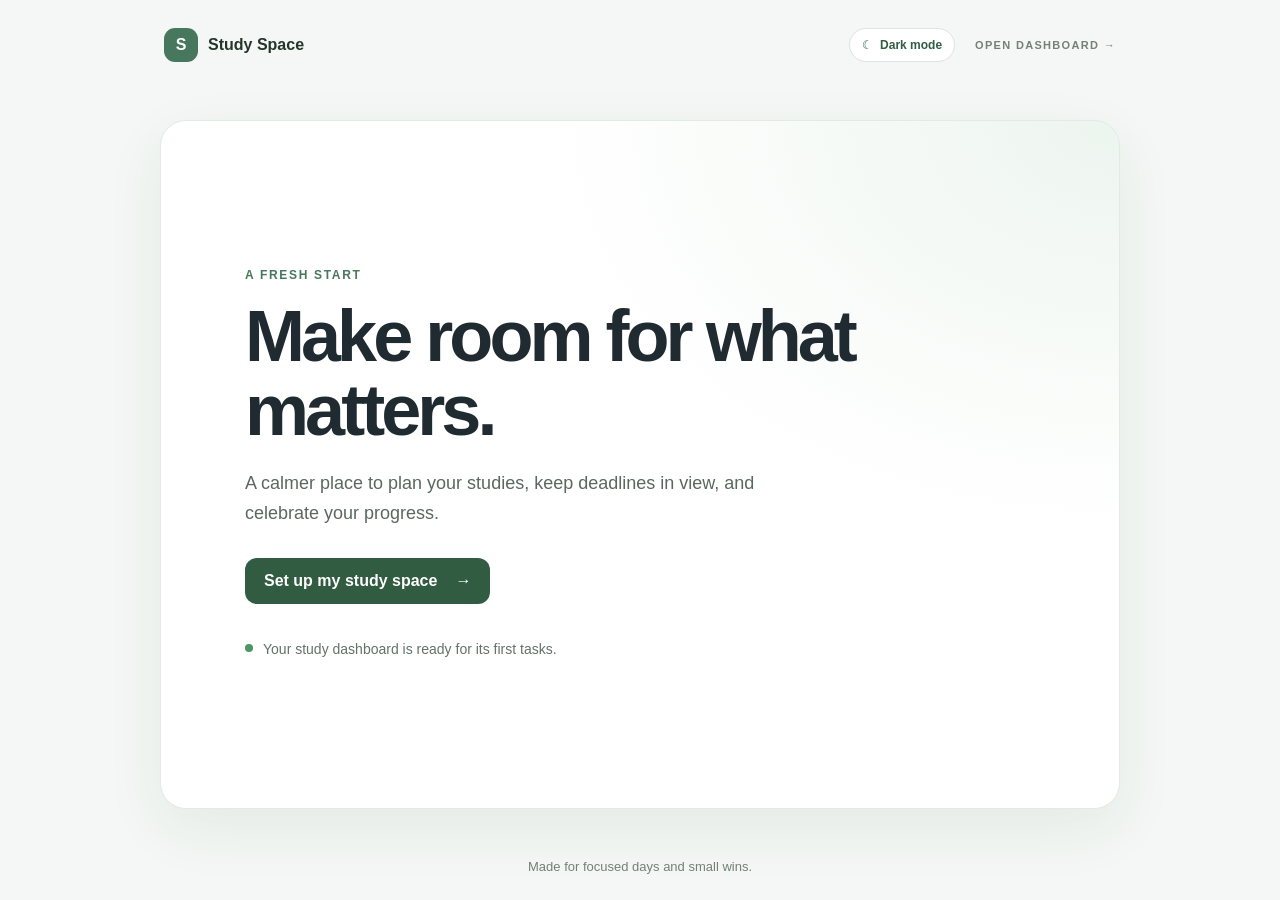
==== index.html @ 2c90780e "Build Student Productivity Dashboard website" ====
<!doctype html>
<html lang="en">
  <head>
    <meta charset="utf-8">
    <meta name="viewport" content="width=device-width, initial-scale=1">
    <meta name="description" content="A calm, simple home for your study plans and goals.">
    <title>Study Space — Student Productivity Dashboard</title>
    <link rel="stylesheet" href="style.css">
    <script src="theme.js" defer></script>
  </head>
  <body>
    <main class="page">
      <header class="topbar">
        <a class="brand" href="#home" aria-label="Study Space home">
          <span class="brand-mark" aria-hidden="true">S</span>
          <span>Study Space</span>
        </a>
        <div class="topbar-actions">
          <button class="theme-toggle" type="button" data-theme-toggle aria-pressed="false"><span aria-hidden="true">☾</span><span data-theme-label>Dark mode</span></button>
          <a class="today-label nav-link" href="dashboard.html">OPEN DASHBOARD <span aria-hidden="true">→</span></a>
        </div>
      </header>

      <section class="welcome-card" id="home" aria-labelledby="page-title">
        <p class="eyebrow">A FRESH START</p>
        <h1 id="page-title">Make room for what matters.</h1>
        <p class="intro">A calmer place to plan your studies, keep deadlines in view, and celebrate your progress.</p>
        <a class="button" href="dashboard.html">Set up my study space <span aria-hidden="true">→</span></a>
        <div class="note" id="coming-soon">
          <span class="status-dot" aria-hidden="true"></span>
          <span>Your study dashboard is ready for its first tasks.</span>
        </div>
      </section>

      <footer>Made for focused days and small wins.</footer>
    </main>
  </body>
</html>
---- style.css ----
:root {
  font-family: -apple-system, BlinkMacSystemFont, "Segoe UI", sans-serif;
  color: #202a31;
  background: #f4f7f5;
  font-synthesis: none;
  text-rendering: optimizeLegibility;
  -webkit-font-smoothing: antialiased;
}

* { box-sizing: border-box; }

html { min-width: 320px; scroll-behavior: smooth; }
body { margin: 0; min-height: 100vh; }

.page {
  width: min(960px, calc(100% - 40px));
  min-height: 100vh;
  margin: 0 auto;
  display: flex;
  flex-direction: column;
}

.topbar {
  display: flex;
  align-items: center;
  justify-content: space-between;
  padding: 28px 4px;
}

.topbar-actions { display: flex; align-items: center; gap: 20px; }
.theme-toggle { display: inline-flex; align-items: center; gap: 7px; padding: 9px 12px; border: 1px solid #dce5de; border-radius: 999px; background: #fff; color: #315c42; cursor: pointer; font: inherit; font-size: 12px; font-weight: 650; white-space: nowrap; }
.theme-toggle:hover { background: #edf5ef; }
.theme-toggle:focus-visible { outline: 3px solid #8bb89a; outline-offset: 3px; }

.brand { display: inline-flex; align-items: center; gap: 10px; color: #26352c; font-weight: 700; text-decoration: none; }
.brand-mark { display: grid; width: 34px; height: 34px; place-items: center; border-radius: 11px; background: #47785d; color: white; }
.today-label { color: #758078; font-size: 11px; font-weight: 700; letter-spacing: .12em; }
.nav-link { text-decoration: none; transition: color .2s; }
.nav-link:hover { color: #315c42; }

.welcome-card {
  flex: 1;
  display: flex;
  flex-direction: column;
  align-items: flex-start;
  justify-content: center;
  margin: 30px 0;
  padding: clamp(32px, 8vw, 84px);
  border: 1px solid #e3eae5;
  border-radius: 26px;
  background: radial-gradient(ellipse at 100% 0%, #edf5ef 0, transparent 42%), #fff;
  box-shadow: 0 20px 60px rgba(31, 64, 47, .07);
}

.eyebrow { margin: 0 0 18px; color: #47785d; font-size: 12px; font-weight: 700; letter-spacing: .14em; }
h1 { max-width: 650px; margin: 0; font-size: clamp(40px, 8vw, 72px); line-height: 1.02; letter-spacing: -.055em; }
.intro { max-width: 540px; margin: 22px 0 30px; color: #5b6861; font-size: 18px; line-height: 1.65; }
.button { display: inline-flex; align-items: center; gap: 18px; padding: 14px 19px; border-radius: 12px; background: #315c42; color: #fff; font-weight: 650; text-decoration: none; transition: background .2s, transform .2s; }
.button:hover { background: #244a33; transform: translateY(-1px); }
.button:focus-visible, .brand:focus-visible { outline: 3px solid #8bb89a; outline-offset: 4px; }
.note { display: flex; align-items: flex-start; gap: 10px; max-width: 520px; margin-top: 34px; color: #647169; font-size: 14px; line-height: 1.6; }
.status-dot { flex: 0 0 8px; width: 8px; height: 8px; margin-top: 6px; border-radius: 50%; background: #4c9564; }
footer { padding: 20px 4px 26px; color: #738078; font-size: 13px; text-align: center; }

.dashboard-page { min-height: 100vh; }
.dashboard-heading { padding: 42px 4px 20px; }
.dashboard-heading .eyebrow { margin-bottom: 12px; }
.dashboard-heading h1 { max-width: 700px; font-size: clamp(36px, 6vw, 58px); }
.dashboard-heading .intro { margin: 14px 0 0; }
.summary-grid { display: grid; grid-template-columns: repeat(3, 1fr); gap: 14px; margin: 18px 0 38px; }
.summary-card { display: flex; flex-direction: column; gap: 7px; padding: 22px; border: 1px solid #e3eae5; border-radius: 16px; background: #fff; }
.summary-number { color: #315c42; font-size: 30px; font-weight: 700; letter-spacing: -.04em; }
.summary-label { color: #647169; font-size: 13px; }
.tasks-section { padding: clamp(22px, 5vw, 38px); border: 1px solid #e3eae5; border-radius: 22px; background: #fff; box-shadow: 0 16px 42px rgba(31, 64, 47, .05); }
.task-editor { margin-bottom: 18px; }
.task-editor .section-heading { margin-bottom: 16px; }
#task-form { display: grid; grid-template-columns: 2fr 1fr 1fr; align-items: end; gap: 14px; }
.field { display: flex; flex-direction: column; gap: 7px; color: #647169; font-size: 12px; font-weight: 650; }
.field input { width: 100%; min-height: 44px; padding: 10px 12px; border: 1px solid #dce5de; border-radius: 10px; background: #fbfcfb; color: #26352c; font: inherit; font-size: 14px; }
.field input:focus { outline: 3px solid #d8eadc; border-color: #6f9d7c; }
.form-actions { display: flex; grid-column: 1 / -1; align-items: center; gap: 12px; }
.form-actions .button { border: 0; cursor: pointer; font: inherit; }
.text-button { padding: 7px 9px; border: 0; border-radius: 7px; background: transparent; color: #47785d; cursor: pointer; font: inherit; font-size: 12px; font-weight: 650; white-space: nowrap; }
.text-button:hover { background: #edf5ef; }
.delete-button { color: #a75a3a; }
.delete-button:hover { background: #fbf0ec; }
.task-actions { display: inline-flex; align-items: center; gap: 2px; }
.task-checkbox { flex: 0 0 18px; width: 18px; height: 18px; accent-color: #47785d; cursor: pointer; }
.empty-message { padding: 20px 0 4px; color: #738078; font-size: 14px; }
.section-heading { display: flex; justify-content: space-between; align-items: flex-end; gap: 12px; margin-bottom: 20px; }
.section-heading .eyebrow { margin-bottom: 8px; }
h2 { margin: 0; font-size: 25px; letter-spacing: -.035em; }
.sample-label { padding: 7px 10px; border-radius: 999px; background: #f1f5f2; color: #647169; font-size: 10px; font-weight: 700; letter-spacing: .1em; }
.task-list { margin: 0; padding: 0; list-style: none; }
.task-item { display: flex; align-items: center; gap: 14px; padding: 18px 0; border-top: 1px solid #edf1ee; }
.task-check { display: grid; flex: 0 0 20px; width: 20px; height: 20px; place-items: center; border: 1.5px solid #b8c8bd; border-radius: 7px; color: white; font-size: 12px; }
.task-check.checked { border-color: #47785d; background: #47785d; }
.task-copy { display: flex; flex: 1; flex-direction: column; gap: 5px; min-width: 0; }
.task-copy strong { color: #26352c; font-size: 14px; font-weight: 650; }
.task-copy span { color: #87928b; font-size: 12px; }
.task-copy.completed strong { color: #87928b; text-decoration: line-through; }
.due-date, .done-label { color: #647169; font-size: 12px; font-weight: 600; white-space: nowrap; }
.due-date.due-soon { color: #a75a3a; }
.done-label { color: #47785d; font-size: 10px; letter-spacing: .08em; }
.learning-note { margin: 17px 0 0; color: #87928b; font-size: 12px; line-height: 1.6; }

@media (max-width: 520px) {
  .page { width: min(100% - 24px, 960px); }
  .topbar { padding: 20px 2px; }
  .today-label { font-size: 9px; }
  .topbar-actions { gap: 8px; }
  .theme-toggle { gap: 5px; padding: 8px; font-size: 11px; }
  .welcome-card { margin: 16px 0; border-radius: 20px; }
  .intro { font-size: 16px; }
  .dashboard-heading { padding-top: 28px; }
  .summary-grid { gap: 8px; margin-bottom: 26px; }
  .summary-card { padding: 15px 12px; }
  .summary-number { font-size: 25px; }
  .summary-label { font-size: 11px; }
  .task-item { gap: 10px; }
  .task-copy strong { font-size: 12px; }
  #task-form { grid-template-columns: 1fr 1fr; }
  #task-form .field:first-child { grid-column: 1 / -1; }
  .task-actions { flex-direction: column; align-items: flex-end; }
  .due-date { font-size: 11px; }
}

:root[data-theme="dark"] {
  color-scheme: dark;
  color: #e8f0eb;
  background: #111813;
}

:root[data-theme="dark"] .brand { color: #e5eee8; }
:root[data-theme="dark"] .today-label,
:root[data-theme="dark"] footer,
:root[data-theme="dark"] .intro,
:root[data-theme="dark"] .note,
:root[data-theme="dark"] .summary-label,
:root[data-theme="dark"] .field,
:root[data-theme="dark"] .due-date,
:root[data-theme="dark"] .empty-message { color: #b4c2b8; }
:root[data-theme="dark"] .welcome-card {
  border-color: #34443a;
  background: radial-gradient(ellipse at 100% 0%, #263a2c 0, transparent 42%), #1b2820;
  box-shadow: 0 20px 60px rgba(0, 0, 0, .18);
}
:root[data-theme="dark"] .summary-card,
:root[data-theme="dark"] .tasks-section { border-color: #34443a; background: #1b2820; box-shadow: 0 16px 42px rgba(0, 0, 0, .14); }
:root[data-theme="dark"] .summary-number,
:root[data-theme="dark"] .text-button,
:root[data-theme="dark"] .nav-link:hover,
:root[data-theme="dark"] .done-label { color: #a5d1ae; }
:root[data-theme="dark"] .button { background: #a5d1ae; color: #17251b; }
:root[data-theme="dark"] .button:hover { background: #b8dfc0; }
:root[data-theme="dark"] .theme-toggle { border-color: #405246; background: #25352b; color: #d8e9dc; }
:root[data-theme="dark"] .theme-toggle:hover,
:root[data-theme="dark"] .text-button:hover { background: #304638; }
:root[data-theme="dark"] .field input { border-color: #405246; background: #142019; color: #e5eee8; }
:root[data-theme="dark"] .field input:focus { outline-color: #314c39; border-color: #84b893; }
:root[data-theme="dark"] .sample-label { background: #2c3c32; color: #c1d0c5; }
:root[data-theme="dark"] .task-item { border-color: #2b3a31; }
:root[data-theme="dark"] .task-copy strong { color: #e5eee8; }
:root[data-theme="dark"] .task-copy span,
:root[data-theme="dark"] .learning-note { color: #a0b0a5; }
:root[data-theme="dark"] .task-copy.completed strong { color: #9aaa9f; }
:root[data-theme="dark"] .delete-button { color: #f0a58d; }
:root[data-theme="dark"] .delete-button:hover { background: #493027; }
:root[data-theme="dark"] .due-date.due-soon { color: #f0a58d; }
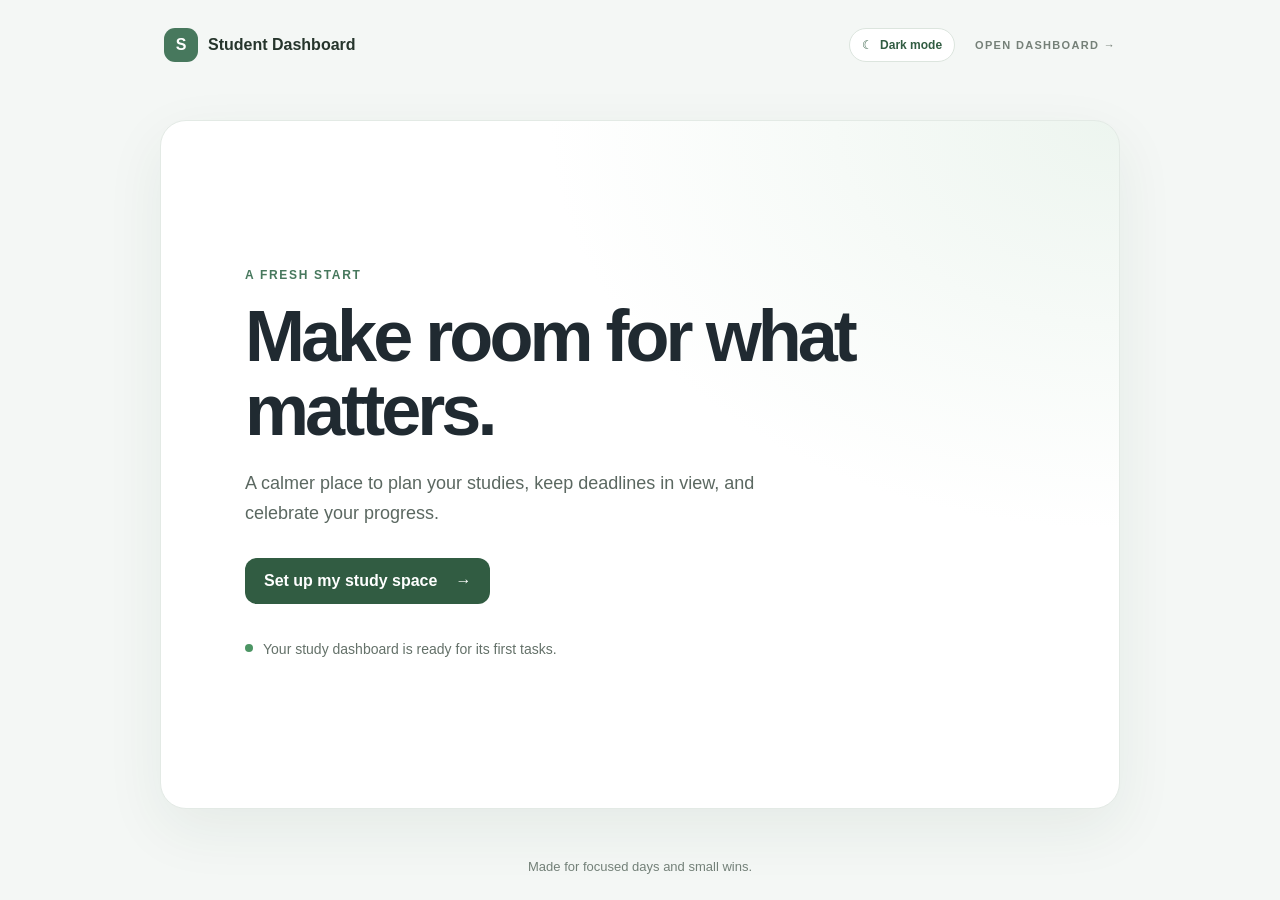
==== commit 9632b8ae: "Rename site to Student Dashboard" ====
--- a/index.html
+++ b/index.html
@@ -4,16 +4,16 @@
     <meta charset="utf-8">
     <meta name="viewport" content="width=device-width, initial-scale=1">
     <meta name="description" content="A calm, simple home for your study plans and goals.">
-    <title>Study Space — Student Productivity Dashboard</title>
+    <title>Student Dashboard</title>
     <link rel="stylesheet" href="style.css">
     <script src="theme.js" defer></script>
   </head>
   <body>
     <main class="page">
       <header class="topbar">
-        <a class="brand" href="#home" aria-label="Study Space home">
+        <a class="brand" href="#home" aria-label="Student Dashboard home">
           <span class="brand-mark" aria-hidden="true">S</span>
-          <span>Study Space</span>
+          <span>Student Dashboard</span>
         </a>
         <div class="topbar-actions">
           <button class="theme-toggle" type="button" data-theme-toggle aria-pressed="false"><span aria-hidden="true">☾</span><span data-theme-label>Dark mode</span></button>
